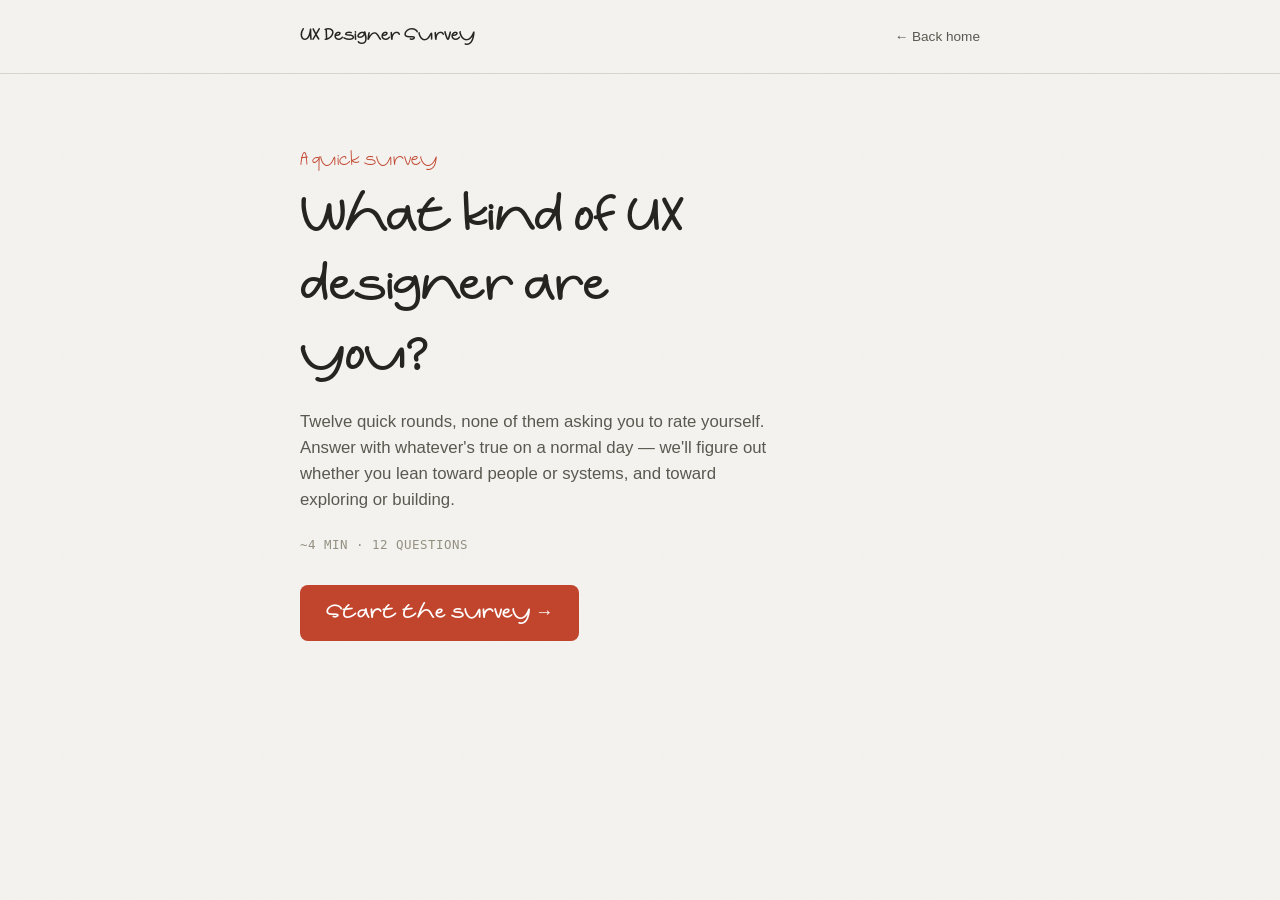
==== survey.html @ 63a7c8a3 "Add "What Kind of UX Designer Are You?" survey page Standalone 12-question quiz with multi-select, r" ====
<!DOCTYPE html>
<html lang="en">
<head>
<meta charset="UTF-8" />
<meta name="viewport" content="width=device-width, initial-scale=1.0" />
<title>What Kind of UX Designer Are You?</title>
<meta name="description" content="A quick, slightly random survey to help you find where you naturally land in UX — people or systems, exploring or building." />
<link rel="icon" href="data:,">
<link rel="stylesheet" href="survey.css" />
</head>
<body>

<header class="site-header">
  <div class="wrap">
    <span class="site-title">UX Designer Survey</span>
    <nav class="site-nav">
      <a href="index.html">← Back home</a>
    </nav>
  </div>
</header>

<main id="top">

  <!-- INTRO -->
  <section id="intro" class="intro-section">
    <div class="wrap">
      <p class="eyebrow">A quick survey</p>
      <h1>What kind of UX designer are you?</h1>
      <p class="lede">Twelve quick rounds, none of them asking you to rate yourself. Answer with whatever's true on a normal day — we'll figure out whether you lean toward people or systems, and toward exploring or building.</p>
      <p class="intro-meta mono">~4 MIN · 12 QUESTIONS</p>
      <button class="btn-primary" id="start-btn" type="button">Start the survey →</button>
    </div>
  </section>

  <!-- QUIZ -->
  <section id="quiz-root" class="quiz-section" hidden>
    <div class="wrap">
      <div class="progress-track">
        <div class="progress-fill" id="progress-fill"></div>
      </div>
      <p class="progress-label mono" id="progress-label">QUESTION 1 OF 12</p>

      <div id="panel-host"></div>

      <div class="quiz-nav">
        <button class="btn-text nav-btn" id="nav-back" type="button">← Back</button>
        <button class="btn-primary nav-btn" id="nav-next" type="button">Next →</button>
      </div>
    </div>
  </section>

  <!-- RESULTS -->
  <section id="results" class="results-section" hidden>
    <div class="wrap">
      <p class="eyebrow">Your result</p>
      <h2 id="result-name">The Investigator</h2>
      <p class="result-tag mono" id="result-tag">PEOPLE + EXPLORE</p>
      <p class="lede" id="result-desc"></p>

      <div class="meters">
        <div class="meter" id="meter-ps">
          <div class="meter-track">
            <div class="meter-fill"></div>
            <div class="meter-marker"></div>
          </div>
          <div class="meter-labels mono">
            <span class="meter-left">PEOPLE</span>
            <span class="meter-right">SYSTEMS</span>
          </div>
        </div>
        <div class="meter" id="meter-eb">
          <div class="meter-track">
            <div class="meter-fill"></div>
            <div class="meter-marker"></div>
          </div>
          <div class="meter-labels mono">
            <span class="meter-left">EXPLORE</span>
            <span class="meter-right">BUILD</span>
          </div>
        </div>
      </div>

      <p class="paths-label mono">DESIGN PATHS WORTH A LOOK</p>
      <div class="tag-row" id="result-paths"></div>

      <div class="result-actions">
        <button class="btn-primary" id="retake-btn" type="button">Retake the survey</button>
      </div>
    </div>
  </section>

</main>

<script src="survey.js"></script>
</body>
</html>
---- survey.css ----
/* ===========================================================
   Survey — "What Kind of UX Designer Are You?"
   Hand-drawn notebook theme.
   =========================================================== */

@font-face{
  font-family: "Some Notes";
  src: url("assets/fonts/SomeNotes-Regular.otf") format("opentype");
  font-weight: 400;
  font-style: normal;
  font-display: swap;
}
@font-face{
  font-family: "Some Notes";
  src: url("assets/fonts/SomeNotes-Bold.otf") format("opentype");
  font-weight: 700;
  font-style: normal;
  font-display: swap;
}

:root{
  --bg: #f4f3f0;
  --card: #ffffff;
  --ink: #262421;
  --ink-dim: #5b584f;
  --ink-faint: #948f80;
  --line: #d9d5cb;
  --accent: #c1442c;
  --accent-dim: #f6e3dd;

  --font-display: "Some Notes", "Segoe UI", cursive;
  --font-body: -apple-system, "Segoe UI", "Helvetica Neue", Arial, sans-serif;
  --font-mono: "SFMono-Regular", ui-monospace, Menlo, Consolas, monospace;

  --max: 720px;
}

*{ box-sizing: border-box; }

body{
  margin: 0;
  background-color: var(--bg);
  background-image: url("data:image/svg+xml;utf8,<svg xmlns='http://www.w3.org/2000/svg' width='200' height='200'><filter id='n'><feTurbulence type='fractalNoise' baseFrequency='0.9' numOctaves='2' stitchTiles='stitch'/><feColorMatrix type='saturate' values='0'/></filter><rect width='100%25' height='100%25' filter='url(%23n)' opacity='0.035'/></svg>");
  color: var(--ink);
  font-family: var(--font-body);
  font-size: 16px;
  line-height: 1.55;
  -webkit-font-smoothing: antialiased;
}

h1, h2{
  font-family: var(--font-display);
  font-weight: 700;
  margin: 0;
  letter-spacing: -0.01em;
}

p{ margin: 0; }
button{
  font: inherit;
  color: inherit;
  background: none;
  border: none;
  cursor: pointer;
  padding: 0;
}

.mono{
  font-family: var(--font-mono);
  letter-spacing: 0.04em;
}

.wrap{
  max-width: var(--max);
  margin: 0 auto;
  padding: 0 20px;
}

.site-header{
  padding: 24px 20px;
  border-bottom: 1px solid var(--line);
}
.site-header .wrap{
  display: flex;
  align-items: center;
  justify-content: space-between;
}
.site-title{
  font-family: var(--font-display);
  font-weight: 700;
  font-size: 1rem;
}
.site-nav a{
  font-size: 0.85rem;
  color: var(--ink-dim);
  text-decoration: none;
}
.site-nav a:hover{ color: var(--ink); }

.eyebrow{
  font-family: var(--font-display);
  font-size: 1.1rem;
  color: var(--accent);
  margin-bottom: 10px;
  display: block;
}

.lede{
  font-size: 1.05rem;
  color: var(--ink-dim);
  max-width: 52ch;
}

.btn-primary{
  display: inline-flex;
  align-items: center;
  gap: 8px;
  font-family: var(--font-display);
  font-weight: 700;
  font-size: 1.15rem;
  padding: 14px 26px;
  border-radius: 8px;
  background: var(--accent);
  color: #fff;
  transition: background 0.2s ease, transform 0.2s ease;
}
.btn-primary:hover{ background: #3c47c2; transform: translateY(-1px); }
.btn-primary:disabled{ opacity: 0.4; cursor: not-allowed; transform: none; }

.btn-text{
  font-size: 0.92rem;
  color: var(--ink-dim);
  border-bottom: 1px solid transparent;
  transition: color 0.2s ease, border-color 0.2s ease;
}
.btn-text:hover{ color: var(--ink); border-color: var(--line); }
.btn-text:disabled{ opacity: 0.35; cursor: not-allowed; }

/* ---------- intro ---------- */
.intro-section{
  padding: 72px 0 60px;
}
.intro-section h1{
  font-size: clamp(1.9rem, 4.5vw, 2.8rem);
  margin: 10px 0 18px;
  max-width: 18ch;
}
.intro-meta{
  margin: 22px 0 30px;
  font-size: 0.78rem;
  color: var(--ink-faint);
}

/* ---------- progress ---------- */
.quiz-section{ padding: 48px 0 80px; }

.progress-track{
  height: 4px;
  background: var(--line);
  border-radius: 2px;
  overflow: hidden;
}
.progress-fill{
  height: 100%;
  background: var(--accent);
  width: 8%;
  transition: width 0.3s ease;
}
.progress-label{
  margin-top: 12px;
  font-size: 0.7rem;
  color: var(--ink-faint);
}

/* ---------- question panel ---------- */
.q-panel{
  margin-top: 30px;
  min-height: 300px;
}
.q-eyebrow{ margin-bottom: 12px; }
.q-title{
  font-size: clamp(1.3rem, 2.6vw, 1.7rem);
  line-height: 1.3;
  max-width: 30ch;
}
.q-note{
  margin-top: 10px;
  font-size: 0.78rem;
  color: var(--ink-faint);
}

/* ---------- option chips (multi + single) ---------- */
.option-grid{
  display: flex;
  flex-wrap: wrap;
  gap: 10px;
  margin-top: 24px;
}
.select-counter{
  width: 100%;
  order: 99;
  font-size: 0.72rem;
  color: var(--ink-faint);
  margin-top: 4px;
}

.option-chip{
  font-family: var(--font-display);
  font-size: 1.15rem;
  color: var(--ink);
  background: var(--card);
  border: 1px solid var(--line);
  border-radius: 24px;
  padding: 11px 20px;
  transition: border-color 0.2s ease, background 0.2s ease, color 0.2s ease, opacity 0.2s ease;
}
.option-chip:hover:not(:disabled){ border-color: var(--accent); }
.option-chip.is-selected{
  border-color: var(--accent);
  background: var(--accent-dim);
  color: var(--accent);
}
.option-chip:disabled{
  opacity: 0.35;
  cursor: not-allowed;
}

/* ---------- rank list ---------- */
.rank-list{
  margin-top: 24px;
  display: flex;
  flex-direction: column;
  gap: 8px;
}
.rank-item{
  display: flex;
  align-items: center;
  gap: 16px;
  background: var(--card);
  border: 1px solid var(--line);
  border-radius: 8px;
  padding: 12px 16px;
}
.rank-badge{
  color: var(--accent);
  font-size: 0.72rem;
  width: 22px;
  flex-shrink: 0;
}
.rank-label{
  flex: 1;
  font-family: var(--font-display);
  font-size: 1.15rem;
}
.rank-btns{
  display: flex;
  gap: 6px;
  flex-shrink: 0;
}
.rank-btn{
  width: 30px;
  height: 30px;
  display: flex;
  align-items: center;
  justify-content: center;
  border: 1px solid var(--line);
  border-radius: 6px;
  color: var(--ink-dim);
  font-size: 0.7rem;
  transition: border-color 0.2s ease, color 0.2s ease;
}
.rank-btn:hover:not(:disabled){ border-color: var(--accent); color: var(--accent); }
.rank-btn:disabled{ opacity: 0.25; cursor: not-allowed; }

/* ---------- would-you-rather ---------- */
.versus-list{
  margin-top: 24px;
  display: flex;
  flex-direction: column;
  gap: 14px;
}
.versus-row{
  display: grid;
  grid-template-columns: 1fr auto 1fr;
  align-items: center;
  gap: 14px;
}
@media (max-width: 560px){
  .versus-row{ grid-template-columns: 1fr; gap: 8px; }
  .versus-or{ justify-self: center; }
}
.versus-chip{
  font-family: var(--font-display);
  font-size: 1.1rem;
  text-align: center;
  color: var(--ink);
  background: var(--card);
  border: 1px solid var(--line);
  border-radius: 8px;
  padding: 16px 14px;
  transition: border-color 0.2s ease, background 0.2s ease, color 0.2s ease;
}
.versus-chip:hover{ border-color: var(--accent); }
.versus-chip.is-selected{
  border-color: var(--accent);
  background: var(--accent-dim);
  color: var(--accent);
}
.versus-or{
  font-size: 0.66rem;
  color: var(--ink-faint);
}

/* ---------- nav buttons ---------- */
.quiz-nav{
  margin-top: 36px;
  display: flex;
  align-items: center;
  justify-content: space-between;
  gap: 20px;
}

/* ---------- results ---------- */
.results-section{ padding: 64px 0 80px; }
.results-section h2{
  font-size: clamp(1.9rem, 4.5vw, 2.6rem);
  margin: 10px 0 8px;
}
.result-tag{
  color: var(--accent);
  font-size: 0.78rem;
  margin-bottom: 20px;
}
.results-section .lede{ margin-bottom: 36px; }

.meters{
  display: flex;
  flex-direction: column;
  gap: 26px;
  margin-bottom: 36px;
}
.meter-track{
  position: relative;
  height: 4px;
  background: var(--line);
  border-radius: 2px;
}
.meter-fill{
  position: absolute;
  inset: 0 auto 0 0;
  width: 50%;
  background: var(--line);
  border-radius: 2px;
}
.meter-marker{
  position: absolute;
  top: 50%;
  left: 50%;
  width: 14px;
  height: 14px;
  border-radius: 50%;
  background: var(--accent);
  border: 2px solid var(--bg);
  box-shadow: 0 0 0 1px var(--accent);
  transform: translate(-50%, -50%);
  transition: left 0.4s ease;
}
.meter-labels{
  display: flex;
  justify-content: space-between;
  margin-top: 10px;
  font-size: 0.7rem;
  color: var(--ink-faint);
}

.paths-label{
  font-size: 0.72rem;
  color: var(--ink-faint);
  margin-bottom: 10px;
}
.tag-row{
  display: flex;
  flex-wrap: wrap;
  gap: 8px;
}
.tag-row span{
  font-family: var(--font-display);
  font-size: 1.05rem;
  color: var(--ink-dim);
  background: var(--card);
  border: 1px solid var(--line);
  border-radius: 20px;
  padding: 6px 16px;
}

.result-actions{
  margin-top: 40px;
  display: flex;
  flex-wrap: wrap;
  align-items: center;
  gap: 22px;
}

[hidden]{ display: none !important; }
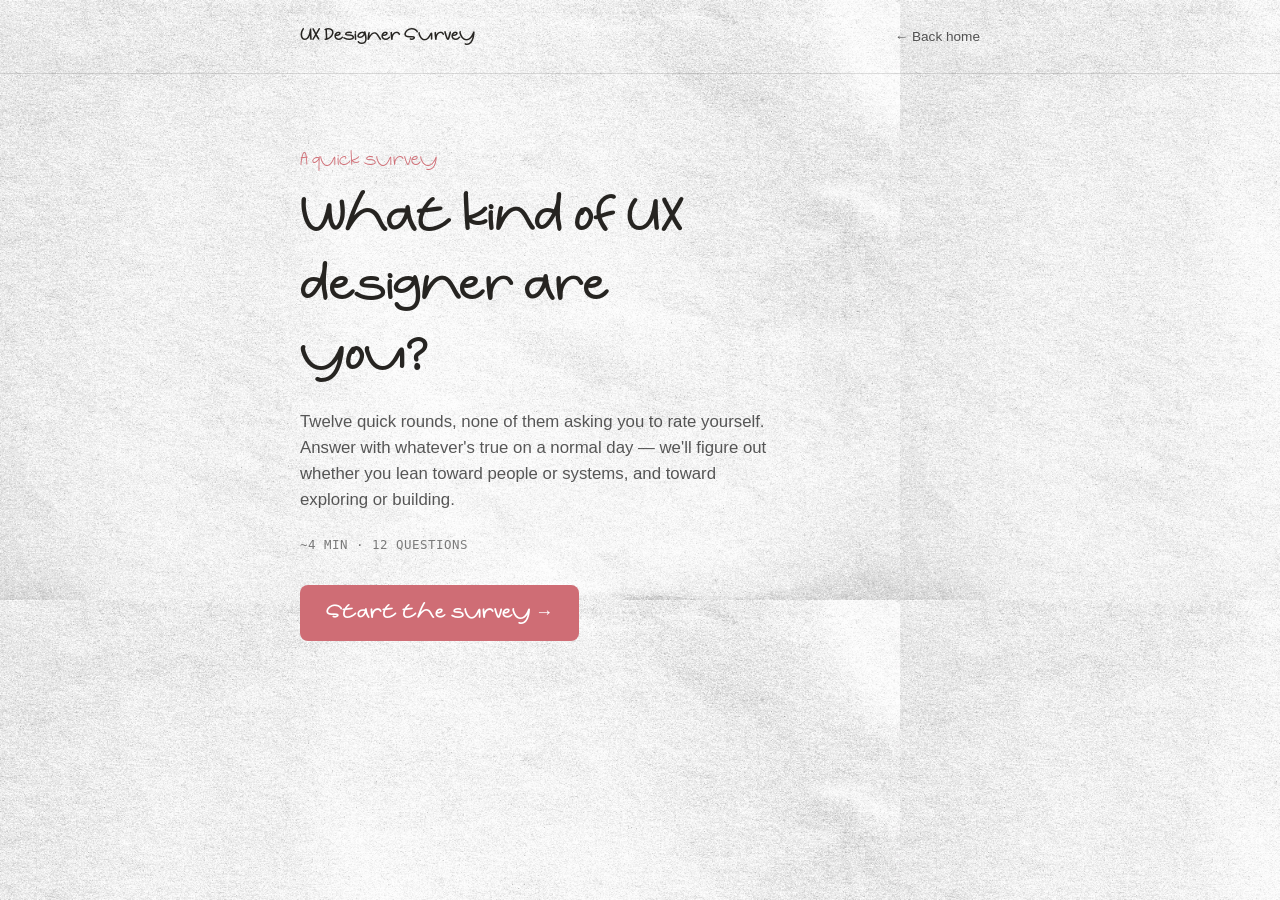
==== commit 8f67ba29: "Replace result meters with a 2x2 quadrant matrix Plots the respondent's people/systems and explore/b" ====
--- a/survey.html
+++ b/survey.html
@@ -57,27 +57,32 @@
       <p class="result-tag mono" id="result-tag">PEOPLE + EXPLORE</p>
       <p class="lede" id="result-desc"></p>
 
-      <div class="meters">
-        <div class="meter" id="meter-ps">
-          <div class="meter-track">
-            <div class="meter-fill"></div>
-            <div class="meter-marker"></div>
-          </div>
-          <div class="meter-labels mono">
-            <span class="meter-left">PEOPLE</span>
-            <span class="meter-right">SYSTEMS</span>
-          </div>
-        </div>
-        <div class="meter" id="meter-eb">
-          <div class="meter-track">
-            <div class="meter-fill"></div>
-            <div class="meter-marker"></div>
-          </div>
-          <div class="meter-labels mono">
-            <span class="meter-left">EXPLORE</span>
-            <span class="meter-right">BUILD</span>
-          </div>
-        </div>
+      <div class="matrix-wrap">
+        <svg id="matrix-plot" class="matrix-plot" viewBox="0 0 320 320" role="img" aria-labelledby="matrix-desc">
+          <desc id="matrix-desc">A 2 by 2 grid plotting people versus systems on one axis and explore versus build on the other, with a mark showing where your answers land.</desc>
+
+          <rect class="matrix-quad-rect" data-quad="advocate" x="40" y="40" width="120" height="120" />
+          <rect class="matrix-quad-rect" data-quad="architect" x="160" y="40" width="120" height="120" />
+          <rect class="matrix-quad-rect" data-quad="investigator" x="40" y="160" width="120" height="120" />
+          <rect class="matrix-quad-rect" data-quad="analyst" x="160" y="160" width="120" height="120" />
+
+          <line class="matrix-axis-line x-axis" x1="40" y1="160" x2="280" y2="160" />
+          <line class="matrix-axis-line y-axis" x1="160" y1="40" x2="160" y2="280" />
+
+          <text class="matrix-quad-label" data-quad="advocate" x="50" y="58">ADVOCATE</text>
+          <text class="matrix-quad-label" data-quad="architect" x="270" y="58" text-anchor="end">ARCHITECT</text>
+          <text class="matrix-quad-label" data-quad="investigator" x="50" y="272">INVESTIGATOR</text>
+          <text class="matrix-quad-label" data-quad="analyst" x="270" y="272" text-anchor="end">ANALYST</text>
+
+          <text class="matrix-axis-label x-label" x="8" y="164">PEOPLE</text>
+          <text class="matrix-axis-label x-label" x="312" y="164" text-anchor="end">SYSTEMS</text>
+          <text class="matrix-axis-label y-label" x="160" y="24" text-anchor="middle">BUILD</text>
+          <text class="matrix-axis-label y-label" x="160" y="302" text-anchor="middle">EXPLORE</text>
+
+          <line id="matrix-guide-x" class="matrix-guide" />
+          <line id="matrix-guide-y" class="matrix-guide" />
+          <circle id="matrix-mark" class="matrix-mark" cx="160" cy="160" r="8" />
+        </svg>
       </div>
 
       <p class="paths-label mono">DESIGN PATHS WORTH A LOOK</p>
--- a/survey.css
+++ b/survey.css
@@ -22,11 +22,14 @@
   --bg: #f4f3f0;
   --card: #ffffff;
   --ink: #262421;
-  --ink-dim: #5b584f;
-  --ink-faint: #948f80;
-  --line: #d9d5cb;
-  --accent: #c1442c;
-  --accent-dim: #f6e3dd;
+  --ink-dim: rgba(0,0,0,0.65);
+  --ink-faint: rgba(0,0,0,0.5);
+  --line: rgba(0,0,0,0.12);
+  --accent: #cf6d75;
+  --accent-strong: #b85961;
+  --accent-dim: rgba(207,109,117,0.16);
+  --accent-2: #3b59a9;
+  --accent-2-dim: rgba(59,89,169,0.14);
 
   --font-display: "Some Notes", "Segoe UI", cursive;
   --font-body: -apple-system, "Segoe UI", "Helvetica Neue", Arial, sans-serif;
@@ -40,7 +43,9 @@
 body{
   margin: 0;
   background-color: var(--bg);
-  background-image: url("data:image/svg+xml;utf8,<svg xmlns='http://www.w3.org/2000/svg' width='200' height='200'><filter id='n'><feTurbulence type='fractalNoise' baseFrequency='0.9' numOctaves='2' stitchTiles='stitch'/><feColorMatrix type='saturate' values='0'/></filter><rect width='100%25' height='100%25' filter='url(%23n)' opacity='0.035'/></svg>");
+  background-image: url("assets/textures/paper-bg.jpg");
+  background-repeat: repeat;
+  background-size: 900px auto;
   color: var(--ink);
   font-family: var(--font-body);
   font-size: 16px;
@@ -124,7 +129,7 @@
   color: #fff;
   transition: background 0.2s ease, transform 0.2s ease;
 }
-.btn-primary:hover{ background: #3c47c2; transform: translateY(-1px); }
+.btn-primary:hover{ background: var(--accent-strong); transform: translateY(-1px); }
 .btn-primary:disabled{ opacity: 0.4; cursor: not-allowed; transform: none; }
 
 .btn-text{
@@ -333,44 +338,55 @@
 }
 .results-section .lede{ margin-bottom: 36px; }
 
-.meters{
-  display: flex;
-  flex-direction: column;
-  gap: 26px;
-  margin-bottom: 36px;
-}
-.meter-track{
-  position: relative;
-  height: 4px;
-  background: var(--line);
-  border-radius: 2px;
-}
-.meter-fill{
-  position: absolute;
-  inset: 0 auto 0 0;
-  width: 50%;
-  background: var(--line);
-  border-radius: 2px;
-}
-.meter-marker{
-  position: absolute;
-  top: 50%;
-  left: 50%;
-  width: 14px;
-  height: 14px;
-  border-radius: 50%;
-  background: var(--accent);
-  border: 2px solid var(--bg);
-  box-shadow: 0 0 0 1px var(--accent);
-  transform: translate(-50%, -50%);
-  transition: left 0.4s ease;
-}
-.meter-labels{
-  display: flex;
-  justify-content: space-between;
-  margin-top: 10px;
-  font-size: 0.7rem;
-  color: var(--ink-faint);
+.matrix-wrap{
+  max-width: 380px;
+  margin: 0 0 36px;
+}
+.matrix-plot{
+  width: 100%;
+  height: auto;
+  overflow: visible;
+}
+.matrix-quad-label{
+  font-family: var(--font-display);
+  font-size: 13px;
+  fill: var(--ink-faint);
+  transition: fill 0.3s ease, font-weight 0.3s ease;
+}
+.matrix-quad-label.is-current{
+  fill: var(--accent-strong);
+  font-weight: 700;
+}
+.matrix-quad-rect{
+  fill: transparent;
+  transition: fill 0.3s ease;
+}
+.matrix-quad-rect.is-current{
+  fill: var(--accent-dim);
+}
+.matrix-axis-line{
+  stroke: var(--line);
+  stroke-width: 1.5;
+}
+.matrix-axis-line.x-axis{ stroke: var(--accent-2); opacity: 0.45; }
+.matrix-axis-line.y-axis{ stroke: var(--accent); opacity: 0.45; }
+.matrix-axis-label{
+  font-family: var(--font-mono);
+  font-size: 10px;
+  letter-spacing: 0.06em;
+}
+.matrix-axis-label.x-label{ fill: var(--accent-2); }
+.matrix-axis-label.y-label{ fill: var(--accent-strong); }
+.matrix-guide{
+  stroke: var(--ink-faint);
+  stroke-width: 1;
+  stroke-dasharray: 3 4;
+}
+.matrix-mark{
+  fill: var(--accent);
+  stroke: var(--accent-2);
+  stroke-width: 2.5;
+  transition: cx 0.5s ease, cy 0.5s ease;
 }
 
 .paths-label{
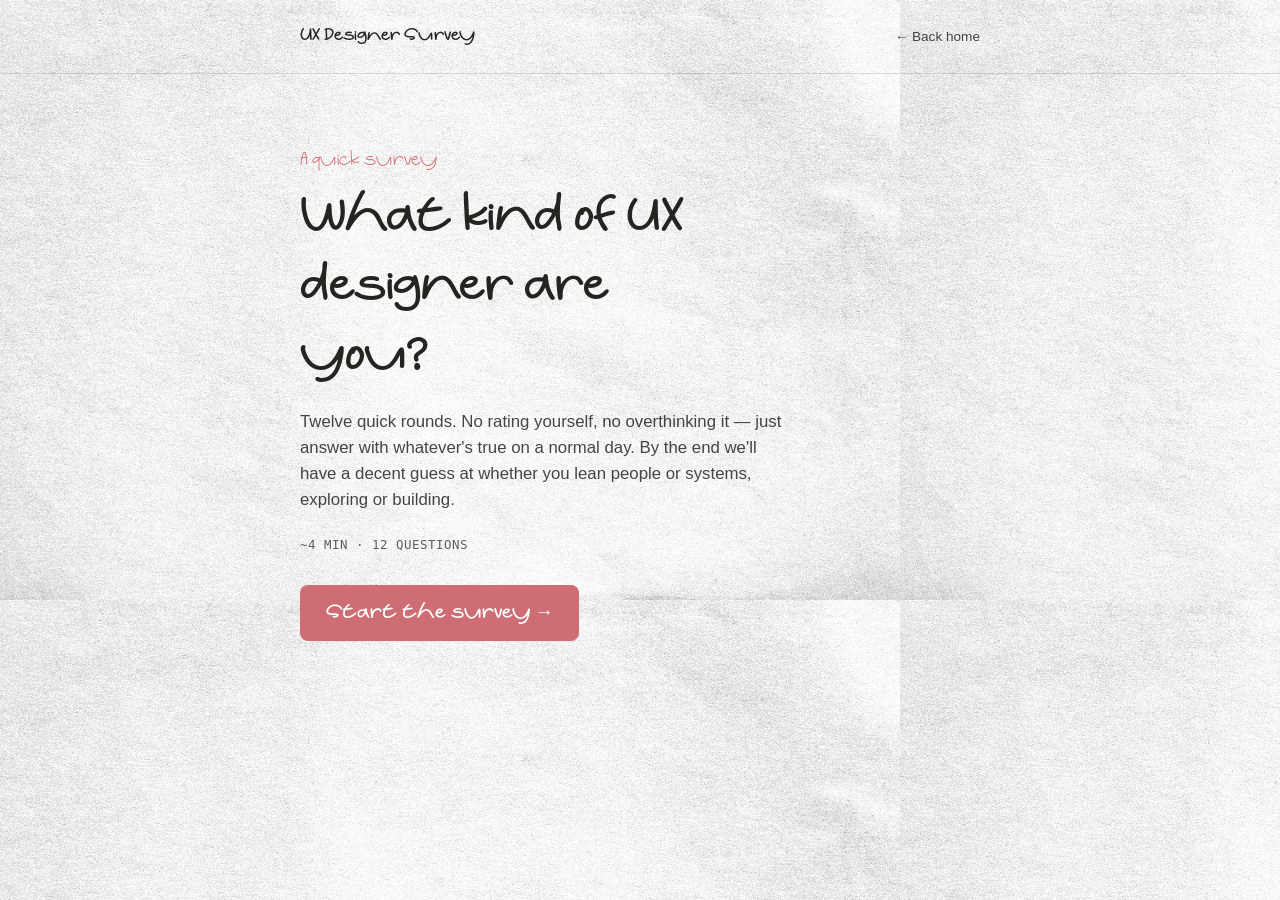
==== commit f2d8c4f8: "Improve legibility and copy tone Reading-heavy text (question titles, options, rank items, would-you" ====
--- a/survey.html
+++ b/survey.html
@@ -26,7 +26,7 @@
     <div class="wrap">
       <p class="eyebrow">A quick survey</p>
       <h1>What kind of UX designer are you?</h1>
-      <p class="lede">Twelve quick rounds, none of them asking you to rate yourself. Answer with whatever's true on a normal day — we'll figure out whether you lean toward people or systems, and toward exploring or building.</p>
+      <p class="lede">Twelve quick rounds. No rating yourself, no overthinking it — just answer with whatever's true on a normal day. By the end we'll have a decent guess at whether you lean people or systems, exploring or building.</p>
       <p class="intro-meta mono">~4 MIN · 12 QUESTIONS</p>
       <button class="btn-primary" id="start-btn" type="button">Start the survey →</button>
     </div>
--- a/survey.css
+++ b/survey.css
@@ -22,8 +22,8 @@
   --bg: #f4f3f0;
   --card: #ffffff;
   --ink: #262421;
-  --ink-dim: rgba(0,0,0,0.65);
-  --ink-faint: rgba(0,0,0,0.5);
+  --ink-dim: rgba(0,0,0,0.72);
+  --ink-faint: rgba(0,0,0,0.62);
   --line: rgba(0,0,0,0.12);
   --accent: #cf6d75;
   --accent-strong: #b85961;
@@ -184,9 +184,11 @@
 }
 .q-eyebrow{ margin-bottom: 12px; }
 .q-title{
-  font-size: clamp(1.3rem, 2.6vw, 1.7rem);
-  line-height: 1.3;
-  max-width: 30ch;
+  font-family: var(--font-body);
+  font-weight: 600;
+  font-size: clamp(1.2rem, 2.4vw, 1.5rem);
+  line-height: 1.4;
+  max-width: 32ch;
 }
 .q-note{
   margin-top: 10px;
@@ -210,8 +212,9 @@
 }
 
 .option-chip{
-  font-family: var(--font-display);
-  font-size: 1.15rem;
+  font-family: var(--font-body);
+  font-weight: 500;
+  font-size: 0.98rem;
   color: var(--ink);
   background: var(--card);
   border: 1px solid var(--line);
@@ -254,8 +257,9 @@
 }
 .rank-label{
   flex: 1;
-  font-family: var(--font-display);
-  font-size: 1.15rem;
+  font-family: var(--font-body);
+  font-weight: 500;
+  font-size: 0.98rem;
 }
 .rank-btns{
   display: flex;
@@ -295,8 +299,9 @@
   .versus-or{ justify-self: center; }
 }
 .versus-chip{
-  font-family: var(--font-display);
-  font-size: 1.1rem;
+  font-family: var(--font-body);
+  font-weight: 500;
+  font-size: 0.98rem;
   text-align: center;
   color: var(--ink);
   background: var(--card);
